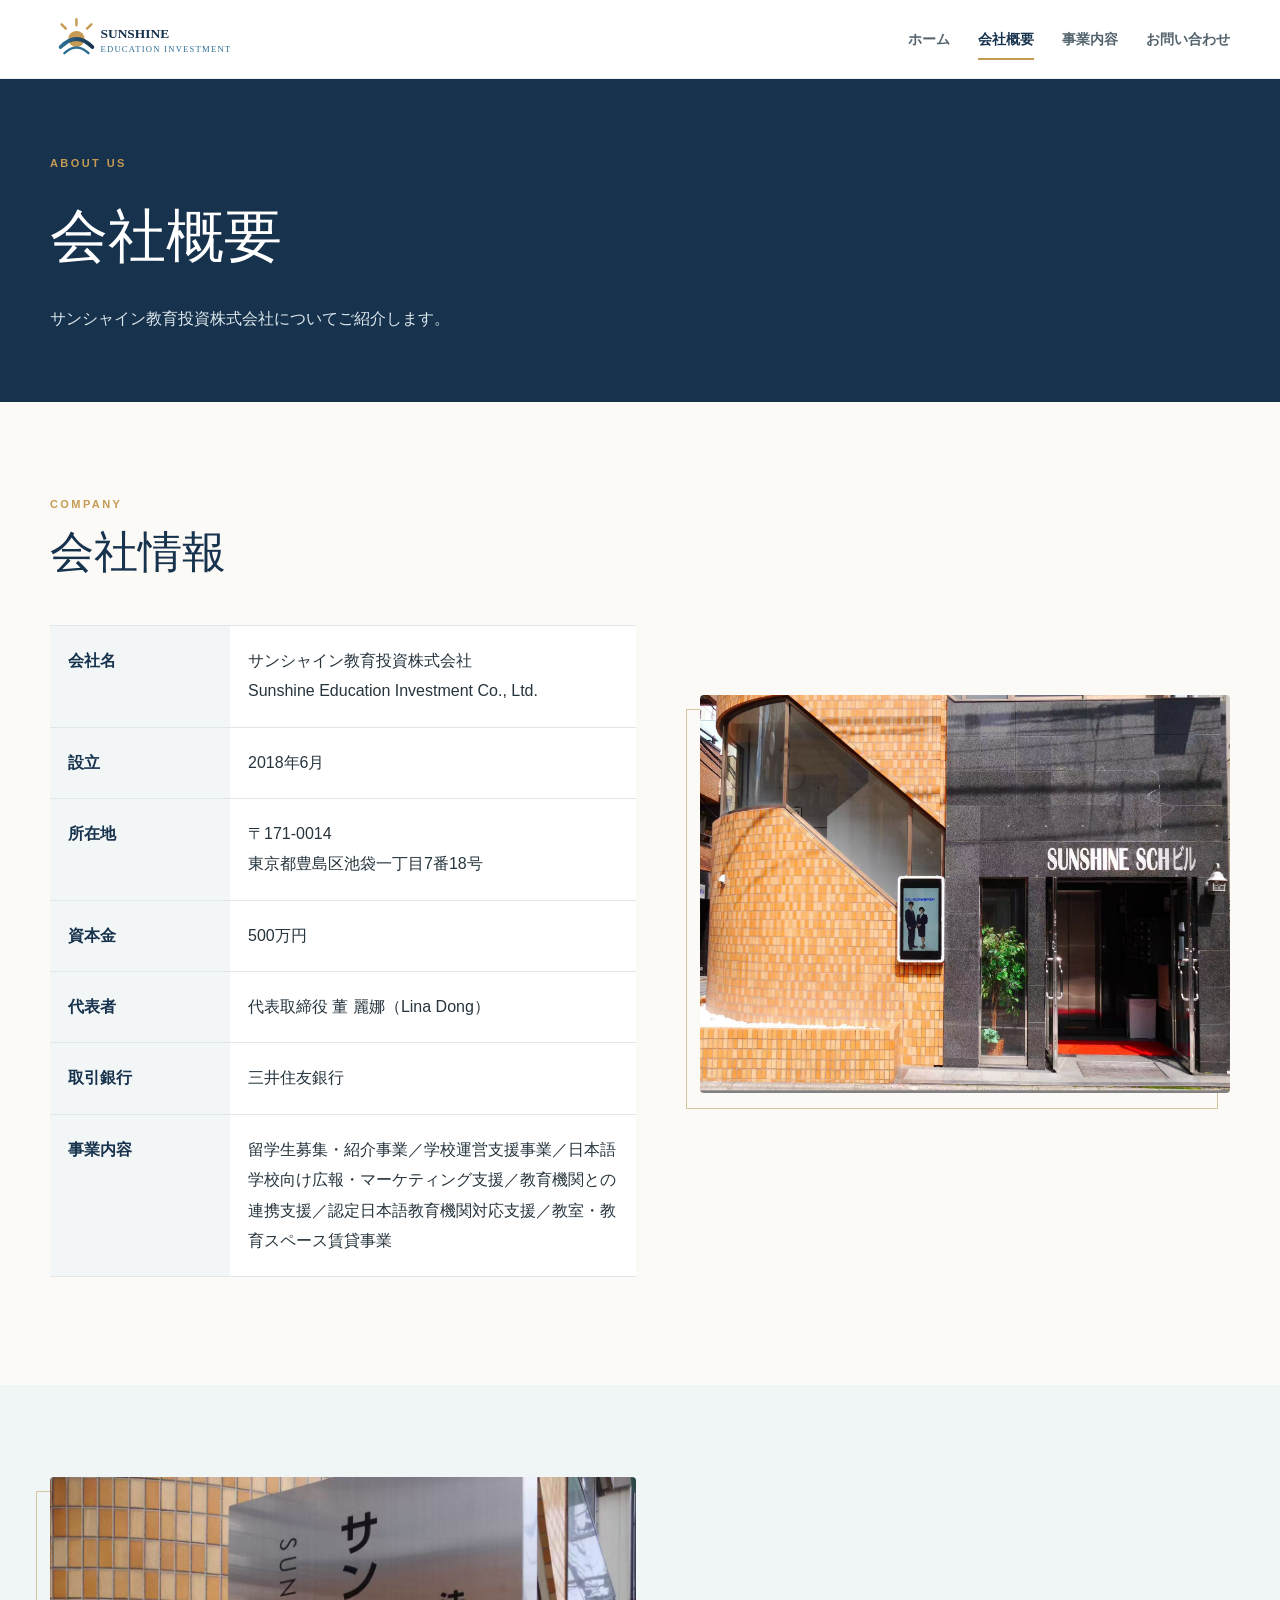
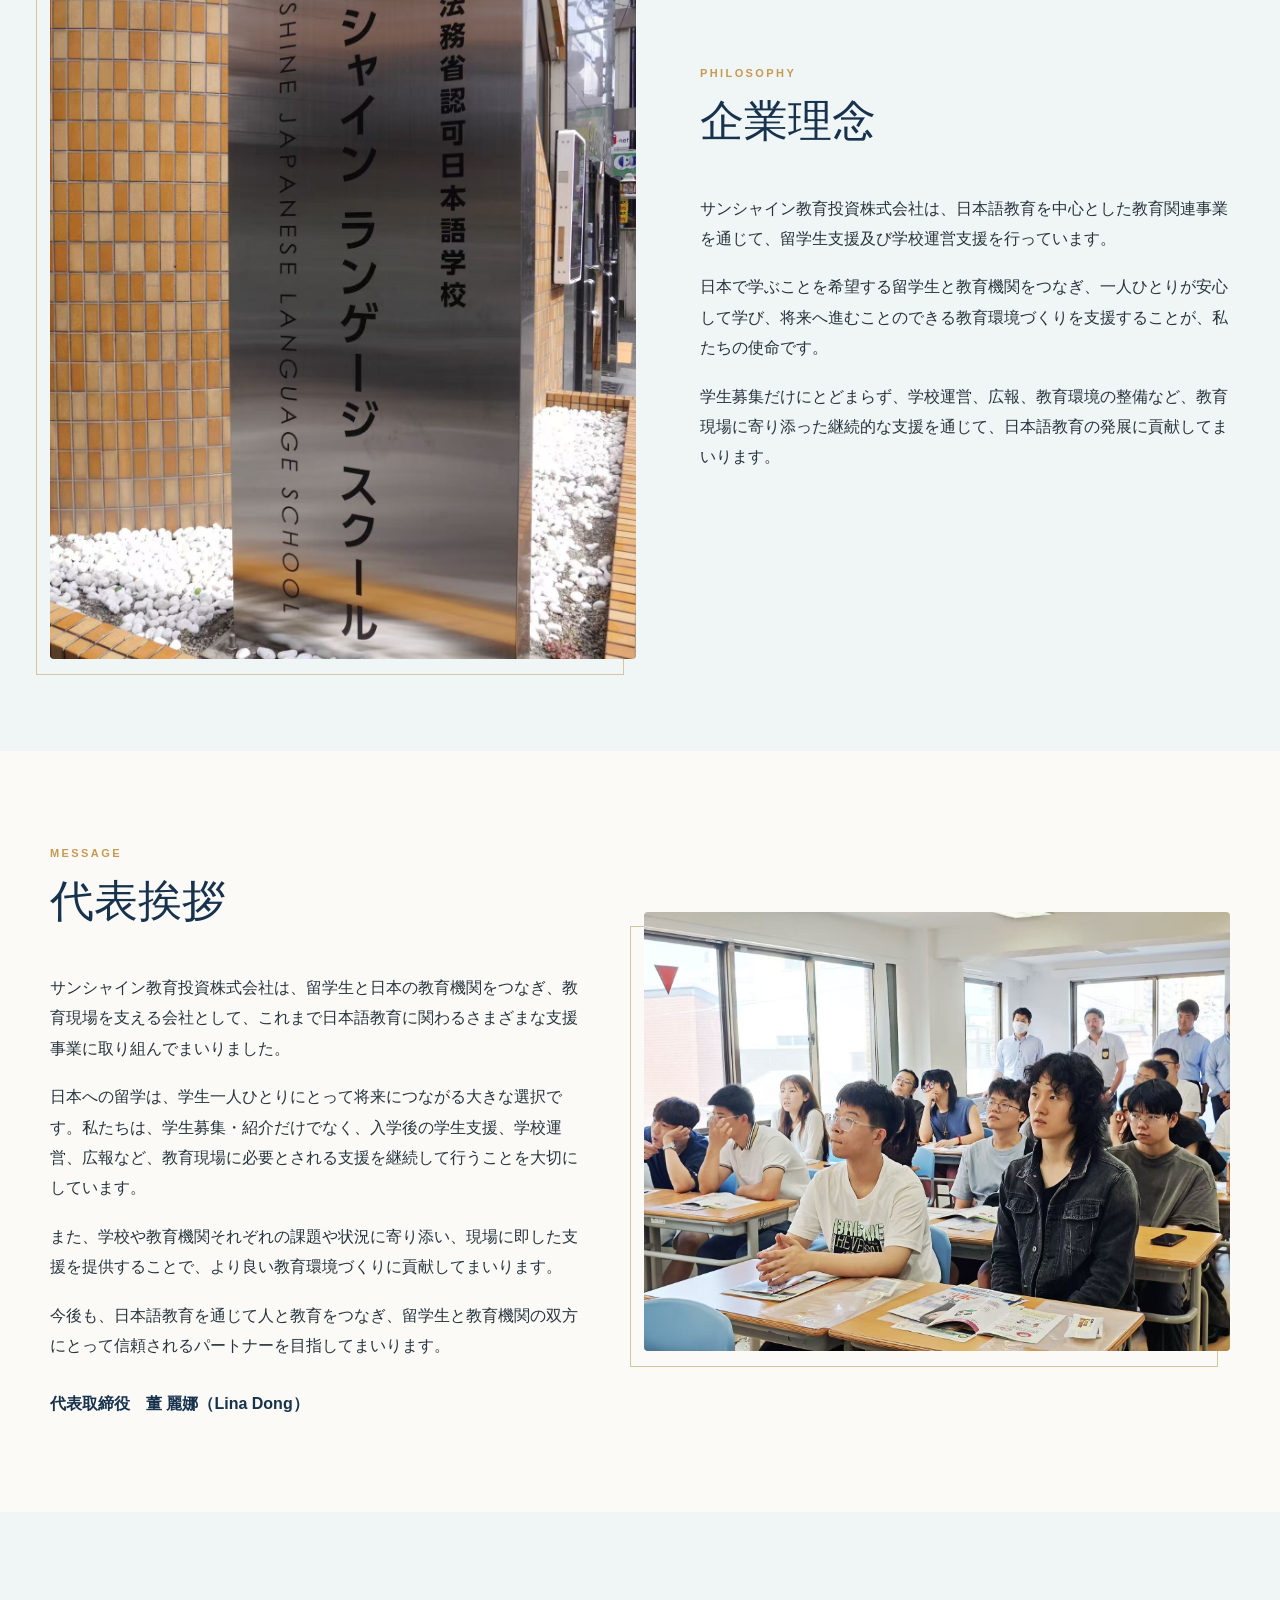
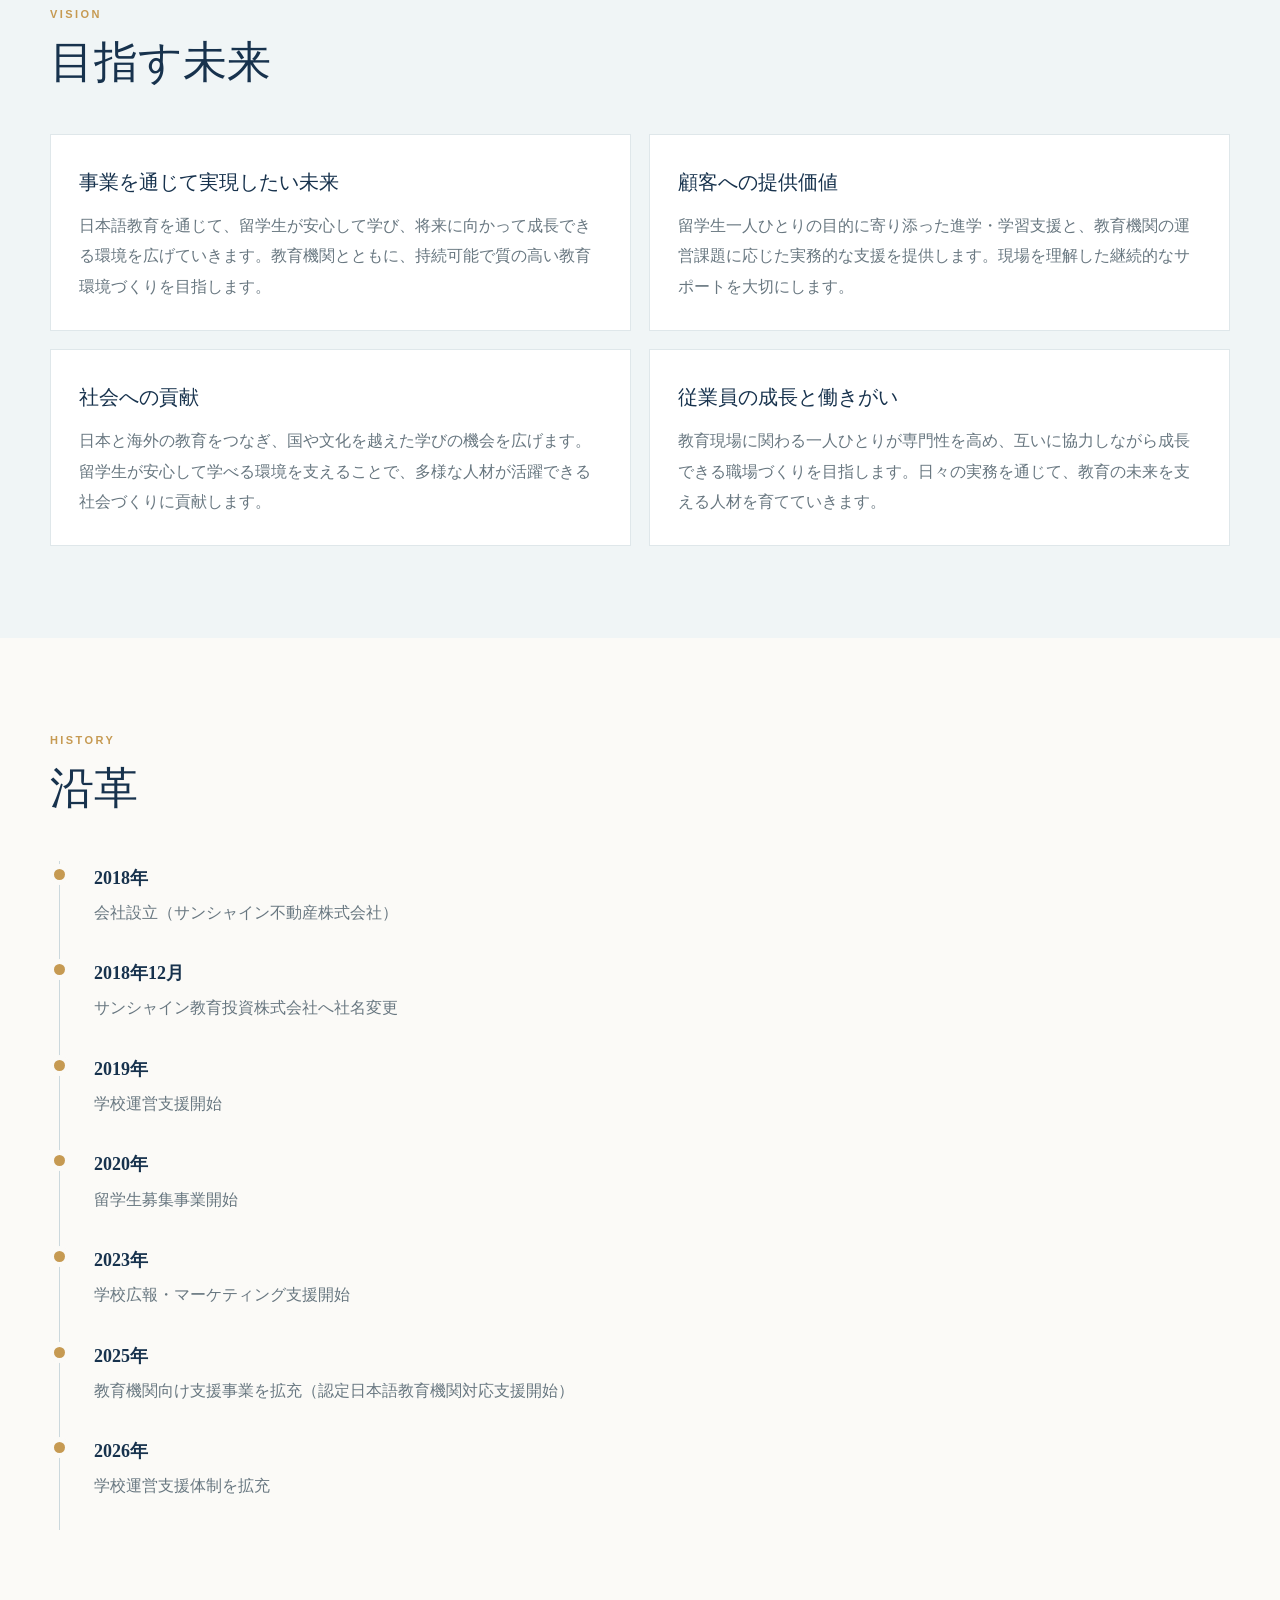
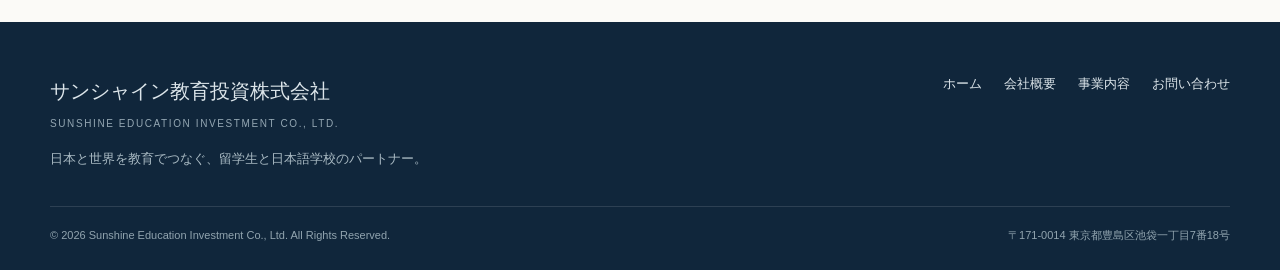
==== about.html @ 7b89a707 "Add files via upload" ====
<!doctype html>
<html lang="ja"><head>
<meta charset="utf-8">
<meta name="viewport" content="width=device-width, initial-scale=1">
<meta name="description" content="サンシャイン教育投資株式会社の会社情報、企業理念、代表挨拶、ビジョン。">
<title>会社概要｜サンシャイン教育投資株式会社</title>
<link rel="stylesheet" href="assets/style.css">
<script defer src="assets/site.js"></script>
</head><body><header class="site-header"><div class="container navbar">
<a class="brand" href="index.html"><img class="brand-logo" src="assets/logo.svg" alt="サンシャイン教育投資株式会社"></a>
<button class="menu-btn" type="button" aria-label="メニュー" aria-expanded="false">☰</button>
<nav class="nav"><a class="" href="index.html">ホーム</a><a class="active" href="about.html">会社概要</a><a class="" href="service.html">事業内容</a><a class="" href="contact.html">お問い合わせ</a></nav>
</div></header><main>
<section class="page-hero"><div class="container"><div class="section-kicker">ABOUT US</div><h1>会社概要</h1><p>サンシャイン教育投資株式会社についてご紹介します。</p></div></section>
<section class="section"><div class="container split">
<div><div class="section-head"><div class="section-kicker">COMPANY</div><h2 class="section-title">会社情報</h2></div>
<dl class="company-table">
<div class="company-row"><dt>会社名</dt><dd>サンシャイン教育投資株式会社<br>Sunshine Education Investment Co., Ltd.</dd></div>
<div class="company-row"><dt>設立</dt><dd>2018年6月</dd></div>
<div class="company-row"><dt>所在地</dt><dd>〒171-0014<br>東京都豊島区池袋一丁目7番18号</dd></div>
<div class="company-row"><dt>資本金</dt><dd>500万円</dd></div>
<div class="company-row"><dt>代表者</dt><dd>代表取締役 董 麗娜（Lina Dong）</dd></div>
<div class="company-row"><dt>取引銀行</dt><dd>三井住友銀行</dd></div>
<div class="company-row"><dt>事業内容</dt><dd>留学生募集・紹介事業／学校運営支援事業／日本語学校向け広報・マーケティング支援／教育機関との連携支援／認定日本語教育機関対応支援／教室・教育スペース賃貸事業</dd></div>
</dl></div>
<div class="image-frame"><img src="assets/img/school-front.jpg" alt="サンシャインランゲージスクール外観"></div>
</div></section>

<section class="section alt"><div class="container split"><div class="image-frame"><img src="assets/img/school-sign.jpg" alt="サンシャインランゲージスクールのサイン"></div><div class="prose"><div class="section-head"><div class="section-kicker">PHILOSOPHY</div><h2 class="section-title">企業理念</h2></div>
<p>サンシャイン教育投資株式会社は、日本語教育を中心とした教育関連事業を通じて、留学生支援及び学校運営支援を行っています。</p>
<p>日本で学ぶことを希望する留学生と教育機関をつなぎ、一人ひとりが安心して学び、将来へ進むことのできる教育環境づくりを支援することが、私たちの使命です。</p>
<p>学生募集だけにとどまらず、学校運営、広報、教育環境の整備など、教育現場に寄り添った継続的な支援を通じて、日本語教育の発展に貢献してまいります。</p>
</div></div></section>

<section class="section"><div class="container split reverse"><div class="prose"><div class="section-head"><div class="section-kicker">MESSAGE</div><h2 class="section-title">代表挨拶</h2></div>
<p>サンシャイン教育投資株式会社は、留学生と日本の教育機関をつなぎ、教育現場を支える会社として、これまで日本語教育に関わるさまざまな支援事業に取り組んでまいりました。</p>
<p>日本への留学は、学生一人ひとりにとって将来につながる大きな選択です。私たちは、学生募集・紹介だけでなく、入学後の学生支援、学校運営、広報など、教育現場に必要とされる支援を継続して行うことを大切にしています。</p>
<p>また、学校や教育機関それぞれの課題や状況に寄り添い、現場に即した支援を提供することで、より良い教育環境づくりに貢献してまいります。</p>
<p>今後も、日本語教育を通じて人と教育をつなぎ、留学生と教育機関の双方にとって信頼されるパートナーを目指してまいります。</p>
<p style="font-weight:700;color:var(--navy);margin-top:28px">代表取締役　董 麗娜（Lina Dong）</p></div>
<div class="image-frame"><img src="assets/img/classroom-students.jpg" alt="日本語学校の授業風景"></div></div></section>

<section class="section alt"><div class="container"><div class="section-head"><div class="section-kicker">VISION</div><h2 class="section-title">目指す未来</h2></div>
<div class="vision-grid">
<div class="vision-card"><h3>事業を通じて実現したい未来</h3><p>日本語教育を通じて、留学生が安心して学び、将来に向かって成長できる環境を広げていきます。教育機関とともに、持続可能で質の高い教育環境づくりを目指します。</p></div>
<div class="vision-card"><h3>顧客への提供価値</h3><p>留学生一人ひとりの目的に寄り添った進学・学習支援と、教育機関の運営課題に応じた実務的な支援を提供します。現場を理解した継続的なサポートを大切にします。</p></div>
<div class="vision-card"><h3>社会への貢献</h3><p>日本と海外の教育をつなぎ、国や文化を越えた学びの機会を広げます。留学生が安心して学べる環境を支えることで、多様な人材が活躍できる社会づくりに貢献します。</p></div>
<div class="vision-card"><h3>従業員の成長と働きがい</h3><p>教育現場に関わる一人ひとりが専門性を高め、互いに協力しながら成長できる職場づくりを目指します。日々の実務を通じて、教育の未来を支える人材を育てていきます。</p></div>
</div></div></section>

<section class="section"><div class="container"><div class="section-head"><div class="section-kicker">HISTORY</div><h2 class="section-title">沿革</h2></div>
<div class="timeline">
<div class="timeline-item"><div class="timeline-year">2018年</div><div class="timeline-text">会社設立（サンシャイン不動産株式会社）</div></div>
<div class="timeline-item"><div class="timeline-year">2018年12月</div><div class="timeline-text">サンシャイン教育投資株式会社へ社名変更</div></div>
<div class="timeline-item"><div class="timeline-year">2019年</div><div class="timeline-text">学校運営支援開始</div></div>
<div class="timeline-item"><div class="timeline-year">2020年</div><div class="timeline-text">留学生募集事業開始</div></div>
<div class="timeline-item"><div class="timeline-year">2023年</div><div class="timeline-text">学校広報・マーケティング支援開始</div></div>
<div class="timeline-item"><div class="timeline-year">2025年</div><div class="timeline-text">教育機関向け支援事業を拡充（認定日本語教育機関対応支援開始）</div></div>
<div class="timeline-item"><div class="timeline-year">2026年</div><div class="timeline-text">学校運営支援体制を拡充</div></div>
</div></div></section>
</main><footer class="footer"><div class="container">
<div class="footer-grid"><div><div class="footer-brand">サンシャイン教育投資株式会社</div><div class="footer-en">SUNSHINE EDUCATION INVESTMENT CO., LTD.</div><p style="color:#a9bac3;font-size:13px;margin:14px 0 0;max-width:520px">日本と世界を教育でつなぐ、留学生と日本語学校のパートナー。</p></div>
<nav class="footer-nav"><a href="index.html">ホーム</a><a href="about.html">会社概要</a><a href="service.html">事業内容</a><a href="contact.html">お問い合わせ</a></nav></div>
<div class="footer-bottom"><span>© 2026 Sunshine Education Investment Co., Ltd. All Rights Reserved.</span><span>〒171-0014 東京都豊島区池袋一丁目7番18号</span></div>
</div></footer></body></html>
---- assets/style.css ----
:root{
  --navy:#17324d;
  --navy-deep:#10263b;
  --blue:#2e6f95;
  --sky:#eaf4f7;
  --gold:#c69a52;
  --cream:#fbfaf7;
  --ink:#26343d;
  --muted:#687780;
  --line:#dfe7ea;
  --white:#fff;
  --shadow:0 16px 42px rgba(16,38,59,.08);
}
*{box-sizing:border-box}
html{scroll-behavior:smooth}
body{margin:0;color:var(--ink);background:var(--cream);font-family:"Noto Sans JP","Yu Gothic",Meiryo,sans-serif;line-height:1.9}
a{color:inherit}
img{max-width:100%;display:block}
.container{width:min(1180px,calc(100% - 48px));margin:auto}
.site-header{position:sticky;top:0;z-index:100;background:rgba(255,255,255,.94);backdrop-filter:blur(14px);border-bottom:1px solid rgba(23,50,77,.08)}
.navbar{min-height:78px;display:flex;align-items:center;justify-content:space-between;gap:30px}
.brand{display:flex;align-items:center;text-decoration:none;gap:12px}.brand-logo{width:250px;height:auto}
.brand-mark{width:38px;height:38px;border-radius:50%;display:grid;place-items:center;color:#fff;background:linear-gradient(145deg,var(--blue),var(--navy));font-family:Georgia,serif;font-size:14px;letter-spacing:.08em}
.brand-name{font-family:Georgia,"Noto Serif JP",serif;font-weight:700;letter-spacing:.04em;color:var(--navy);line-height:1.25}
.brand-name small{display:block;font-family:"Noto Sans JP",sans-serif;font-size:9px;letter-spacing:.16em;color:#87939a;font-weight:600;margin-top:2px}
.nav{display:flex;align-items:center;gap:28px}
.nav a{text-decoration:none;font-size:14px;font-weight:600;color:#53636d;position:relative;padding:8px 0}
.nav a::after{content:"";position:absolute;left:0;right:100%;bottom:0;height:2px;background:var(--gold);transition:.25s}
.nav a:hover,.nav a.active{color:var(--navy)}
.nav a:hover::after,.nav a.active::after{right:0}
.menu-btn{display:none;border:0;background:none;font-size:24px;color:var(--navy)}

.hero{position:relative;min-height:calc(100vh - 78px);display:flex;align-items:center;overflow:hidden;background:#16334b}
.hero-image{position:absolute;inset:0;background-position:center;background-size:cover;filter:saturate(.8)}
.hero::after{content:"";position:absolute;inset:0;background:linear-gradient(90deg,rgba(12,35,54,.88) 0%,rgba(12,35,54,.64) 45%,rgba(12,35,54,.22) 100%)}
.hero-content{position:relative;z-index:2;width:min(1180px,calc(100% - 48px));margin:auto;padding:80px 0;color:#fff}
.eyebrow{font-size:12px;letter-spacing:.25em;text-transform:uppercase;color:#e1c992;font-weight:700;margin:0 0 20px}
.hero h1{font-family:Georgia,"Noto Serif JP",serif;font-size:clamp(42px,6vw,76px);line-height:1.12;font-weight:500;letter-spacing:.02em;margin:0 0 28px;max-width:780px}
.hero-lead{font-size:clamp(16px,2vw,21px);line-height:2;color:#f5f8fa;margin:0;max-width:620px}
.hero-en{margin-top:40px;font-size:11px;letter-spacing:.3em;color:rgba(255,255,255,.62)}
.page-hero{background:var(--navy);color:#fff;padding:74px 0 68px}
.page-hero h1{font-family:Georgia,"Noto Serif JP",serif;font-size:clamp(38px,5vw,58px);font-weight:500;margin:0 0 12px}
.page-hero p{margin:0;color:#dce7ec;font-size:16px}

.section{padding:92px 0}
.section.alt{background:#f0f5f6}
.section-head{margin-bottom:42px}
.section-kicker{font-size:11px;letter-spacing:.22em;color:var(--gold);font-weight:800;text-transform:uppercase;margin-bottom:8px}
.section-title{font-family:Georgia,"Noto Serif JP",serif;font-size:clamp(30px,4vw,44px);line-height:1.35;font-weight:500;color:var(--navy);margin:0}
.section-desc{max-width:720px;color:var(--muted);margin:14px 0 0}
.split{display:grid;grid-template-columns:1.05fr .95fr;gap:64px;align-items:center}
.split.reverse{grid-template-columns:.95fr 1.05fr}
.image-frame{position:relative}
.image-frame img{width:100%;height:100%;min-height:360px;object-fit:cover;border-radius:4px}
.image-frame::before{content:"";position:absolute;z-index:0;left:-14px;top:14px;width:100%;height:100%;border:1px solid #d6c49e;pointer-events:none}
.image-frame img{position:relative;z-index:1}
.prose p{margin:0 0 18px}
.prose p:last-child{margin-bottom:0}
.highlight{border-left:3px solid var(--gold);padding:6px 0 6px 24px;font-family:Georgia,"Noto Serif JP",serif;font-size:20px;color:var(--navy)}
.stat-grid{display:grid;grid-template-columns:repeat(3,1fr);gap:1px;background:var(--line);border:1px solid var(--line)}
.stat{background:#fff;padding:32px 26px}
.stat strong{display:block;font-family:Georgia,serif;font-size:42px;line-height:1;color:var(--navy)}
.stat span{display:block;margin-top:10px;font-size:13px;color:var(--muted)}
.service-grid{display:grid;grid-template-columns:repeat(2,1fr);gap:22px}
.service-card{background:#fff;border:1px solid var(--line);padding:32px;transition:.25s;position:relative;overflow:hidden}
.service-card:hover{transform:translateY(-4px);box-shadow:var(--shadow)}
.service-no{font-family:Georgia,serif;color:#c7a566;font-size:15px;letter-spacing:.12em}
.service-card h3{font-family:Georgia,"Noto Serif JP",serif;font-size:23px;color:var(--navy);font-weight:500;margin:8px 0 12px}
.service-card p{color:var(--muted);margin:0}
.service-card img{width:100%;height:220px;object-fit:cover;margin:22px 0 20px}
.timeline{position:relative;border-left:1px solid #cbd8dd;margin-left:9px}
.timeline-item{position:relative;padding:0 0 28px 34px}
.timeline-item::before{content:"";position:absolute;left:-6px;top:8px;width:11px;height:11px;border-radius:50%;background:var(--gold);box-shadow:0 0 0 5px var(--cream)}
.timeline-year{font-family:Georgia,serif;font-size:18px;color:var(--navy);font-weight:700}
.timeline-text{margin-top:3px;color:var(--muted)}
.gallery{display:grid;grid-template-columns:1.25fr .75fr;gap:18px}
.gallery img{width:100%;height:280px;object-fit:cover;border-radius:3px}
.gallery img:first-child{height:578px;grid-row:span 2}
.caption{padding:18px 0 0}
.caption h3{font-family:Georgia,"Noto Serif JP",serif;font-weight:500;color:var(--navy);margin:0 0 6px;font-size:22px}
.caption p{margin:0;color:var(--muted);font-size:14px}
.steps{display:grid;grid-template-columns:repeat(5,1fr);gap:0;border-top:1px solid var(--line);border-bottom:1px solid var(--line)}
.step{padding:30px 22px;border-right:1px solid var(--line);background:#fff}
.step:last-child{border-right:0}
.step-no{font-family:Georgia,serif;color:var(--gold);font-size:26px}
.step h3{font-size:16px;color:var(--navy);margin:7px 0}
.step p{font-size:13px;color:var(--muted);margin:0}
.company-table{display:grid;grid-template-columns:180px 1fr;border-top:1px solid var(--line)}
.company-row{display:contents}
.company-row > *{padding:20px 18px;border-bottom:1px solid var(--line)}
.company-row dt{background:#f3f6f6;color:var(--navy);font-weight:700}
.company-row dd{margin:0;background:#fff}
.vision-grid{display:grid;grid-template-columns:repeat(2,1fr);gap:18px}
.vision-card{background:#fff;padding:28px;border:1px solid var(--line)}
.vision-card h3{font-family:Georgia,"Noto Serif JP",serif;font-size:20px;color:var(--navy);font-weight:500;margin:0 0 10px}
.vision-card p{margin:0;color:var(--muted)}
.contact-layout{display:grid;grid-template-columns:1.1fr .9fr;gap:46px;align-items:start}
.form-card{background:#fff;border:1px solid var(--line);padding:36px}
.form-grid{display:grid;grid-template-columns:1fr 1fr;gap:20px}
.field.full{grid-column:1/-1}
label{display:block;font-size:13px;font-weight:700;color:var(--navy);margin-bottom:7px}
.req{color:#b66a45}
input,select,textarea{width:100%;font:inherit;border:1px solid #ccd8dd;border-radius:2px;padding:12px 13px;background:#fff;color:var(--ink);outline:none}
input:focus,select:focus,textarea:focus{border-color:var(--blue);box-shadow:0 0 0 3px rgba(46,111,149,.1)}
textarea{min-height:170px;resize:vertical}
.submit{margin-top:22px;width:100%;padding:14px 20px;border:0;background:var(--navy);color:#fff;font-weight:700;cursor:pointer;transition:.2s}
.submit:hover{background:var(--blue)}
.access-card{background:#fff;border:1px solid var(--line);overflow:hidden}
.access-card img{width:100%;height:300px;object-fit:cover}
.access-body{padding:28px}
.access-body h3{font-family:Georgia,"Noto Serif JP",serif;font-size:24px;color:var(--navy);font-weight:500;margin:0 0 12px}
.access-body p{color:var(--muted);margin:0 0 12px}
.footer{background:var(--navy-deep);color:#dce5ea;padding:50px 0 24px}
.footer-grid{display:grid;grid-template-columns:1.4fr .6fr;gap:40px}
.footer-brand{font-family:Georgia,serif;font-size:20px}
.footer-en{font-size:10px;letter-spacing:.16em;color:#94a7b3;margin-top:4px}
.footer-nav{display:flex;gap:22px;flex-wrap:wrap;justify-content:flex-end}
.footer-nav a{text-decoration:none;font-size:13px;color:#dce5ea}
.footer-bottom{border-top:1px solid rgba(255,255,255,.12);margin-top:35px;padding-top:18px;color:#91a4af;font-size:11px;display:flex;justify-content:space-between;gap:20px}
.fade{animation:fade .7s ease both}
@keyframes fade{from{opacity:0;transform:translateY(12px)}to{opacity:1;transform:none}}
@media(max-width:900px){
 .container,.hero-content{width:min(100% - 32px,720px)}
 .navbar{min-height:68px}.brand-logo{width:210px}.nav{display:none;position:absolute;left:0;right:0;top:68px;background:#fff;padding:14px 20px 20px;flex-direction:column;align-items:stretch;gap:2px;border-bottom:1px solid var(--line);box-shadow:0 12px 30px rgba(16,38,59,.08)}
 .nav.open{display:flex}.nav a{padding:11px 4px}.menu-btn{display:block}
 .hero{min-height:78vh}.hero-content{padding:60px 0}.hero h1{font-size:44px}.hero::after{background:linear-gradient(90deg,rgba(12,35,54,.9),rgba(12,35,54,.55))}
 .section{padding:68px 0}.split,.split.reverse,.contact-layout{grid-template-columns:1fr;gap:38px}
 .service-grid,.vision-grid{grid-template-columns:1fr}.stat-grid{grid-template-columns:1fr}
 .steps{grid-template-columns:1fr}.step{border-right:0;border-bottom:1px solid var(--line)}.step:last-child{border-bottom:0}
 .gallery{grid-template-columns:1fr}.gallery img,.gallery img:first-child{height:260px;grid-row:auto}
 .company-table{grid-template-columns:1fr}.company-row > *{padding:13px 14px}.company-row dt{border-bottom:0;padding-bottom:5px}.company-row dd{padding-top:5px}
 .form-grid{grid-template-columns:1fr}.field.full{grid-column:auto}
 .footer-grid{grid-template-columns:1fr}.footer-nav{justify-content:flex-start}.footer-bottom{flex-direction:column}
}

/* Mobile refinements */
@media (max-width: 600px){
  html{scroll-padding-top:68px}
  body{font-size:15px;line-height:1.8;overflow-x:hidden}
  .container,.hero-content{width:calc(100% - 32px)}
  .site-header{position:sticky}
  .navbar{min-height:64px;gap:12px}
  .brand{min-width:0;gap:8px}
  .brand-logo{width:min(205px,72vw);height:auto}
  .menu-btn{width:44px;height:44px;display:grid;place-items:center;padding:0;font-size:25px;line-height:1;flex:0 0 44px;cursor:pointer}
  .nav{top:64px;padding:8px 16px 14px;gap:0}
  .nav a{font-size:14px;padding:13px 5px;border-bottom:1px solid #edf1f2}
  .nav a:last-child{border-bottom:0}

  .hero{min-height:calc(100svh - 64px);min-height:560px;align-items:flex-end}
  .hero-content{padding:54px 0 62px}
  .hero::after{background:linear-gradient(180deg,rgba(12,35,54,.28) 0%,rgba(12,35,54,.58) 42%,rgba(12,35,54,.92) 100%)}
  .hero h1{font-size:clamp(36px,11vw,48px);line-height:1.22;margin-bottom:20px}
  .hero-lead{font-size:15px;line-height:1.9}
  .hero-en{font-size:9px;letter-spacing:.2em;margin-top:28px}
  .eyebrow{font-size:10px;letter-spacing:.18em;margin-bottom:13px}

  .page-hero{padding:50px 0 44px}
  .page-hero h1{font-size:38px;line-height:1.2}
  .page-hero p{font-size:14px;line-height:1.8}

  .section{padding:58px 0}
  .section-head{margin-bottom:30px}
  .section-kicker{font-size:10px;letter-spacing:.18em}
  .section-title{font-size:30px;line-height:1.4}
  .section-desc{font-size:14px;line-height:1.85}
  .split,.split.reverse,.contact-layout{gap:30px}
  .prose p{margin-bottom:15px}
  .highlight{font-size:18px;padding-left:18px;line-height:1.75}

  .image-frame{margin-left:10px}
  .image-frame::before{left:-10px;top:10px}
  .image-frame img{min-height:230px;max-height:360px}

  .service-grid{gap:14px}
  .service-card{padding:24px 20px}
  .service-card h3{font-size:21px}
  .service-card p{font-size:14px;line-height:1.8}
  .service-card img{height:190px;margin:18px 0 16px}

  .stat-grid{gap:1px}
  .stat{padding:25px 20px}
  .stat strong{font-size:36px}
  .stat span{font-size:12px}

  .gallery{gap:12px}
  .gallery img,.gallery img:first-child{height:220px}
  .caption h3{font-size:20px}
  .caption p{font-size:13px}

  .timeline{margin-left:6px}
  .timeline-item{padding:0 0 24px 25px}
  .timeline-year{font-size:17px}
  .timeline-text{font-size:14px}

  .steps{margin-left:0;margin-right:0}
  .step{padding:23px 18px}
  .step-no{font-size:23px}
  .step h3{font-size:15px}
  .step p{font-size:13px;line-height:1.75}

  .company-table{display:block}
  .company-row{display:block}
  .company-row > *{display:block;padding:11px 14px}
  .company-row dt{padding-bottom:4px;border-bottom:0;font-size:13px}
  .company-row dd{padding-top:4px;font-size:14px;word-break:break-word}

  .vision-grid{gap:12px}
  .vision-card{padding:22px 20px}
  .vision-card h3{font-size:19px}
  .vision-card p{font-size:14px;line-height:1.8}

  .form-card{padding:24px 18px}
  .form-grid{gap:16px}
  input,select,textarea{font-size:16px;padding:12px}
  textarea{min-height:150px}
  .submit{padding:15px 18px;font-size:15px}
  .access-card img{height:230px}
  .access-body{padding:22px 20px}
  .access-body h3{font-size:21px}
  .access-body p{font-size:14px}

  .footer{padding:40px 0 20px}
  .footer-grid{gap:28px}
  .footer-brand{font-size:18px}
  .footer-nav{display:grid;grid-template-columns:1fr 1fr;gap:0}
  .footer-nav a{padding:8px 0;font-size:13px}
  .footer-bottom{margin-top:28px;padding-top:15px;font-size:10px;line-height:1.7}
}

@media (max-width: 380px){
  .container,.hero-content{width:calc(100% - 24px)}
  .brand-logo{width:185px}
  .hero h1{font-size:35px}
  .section-title{font-size:28px}
  .service-card{padding:21px 17px}
}
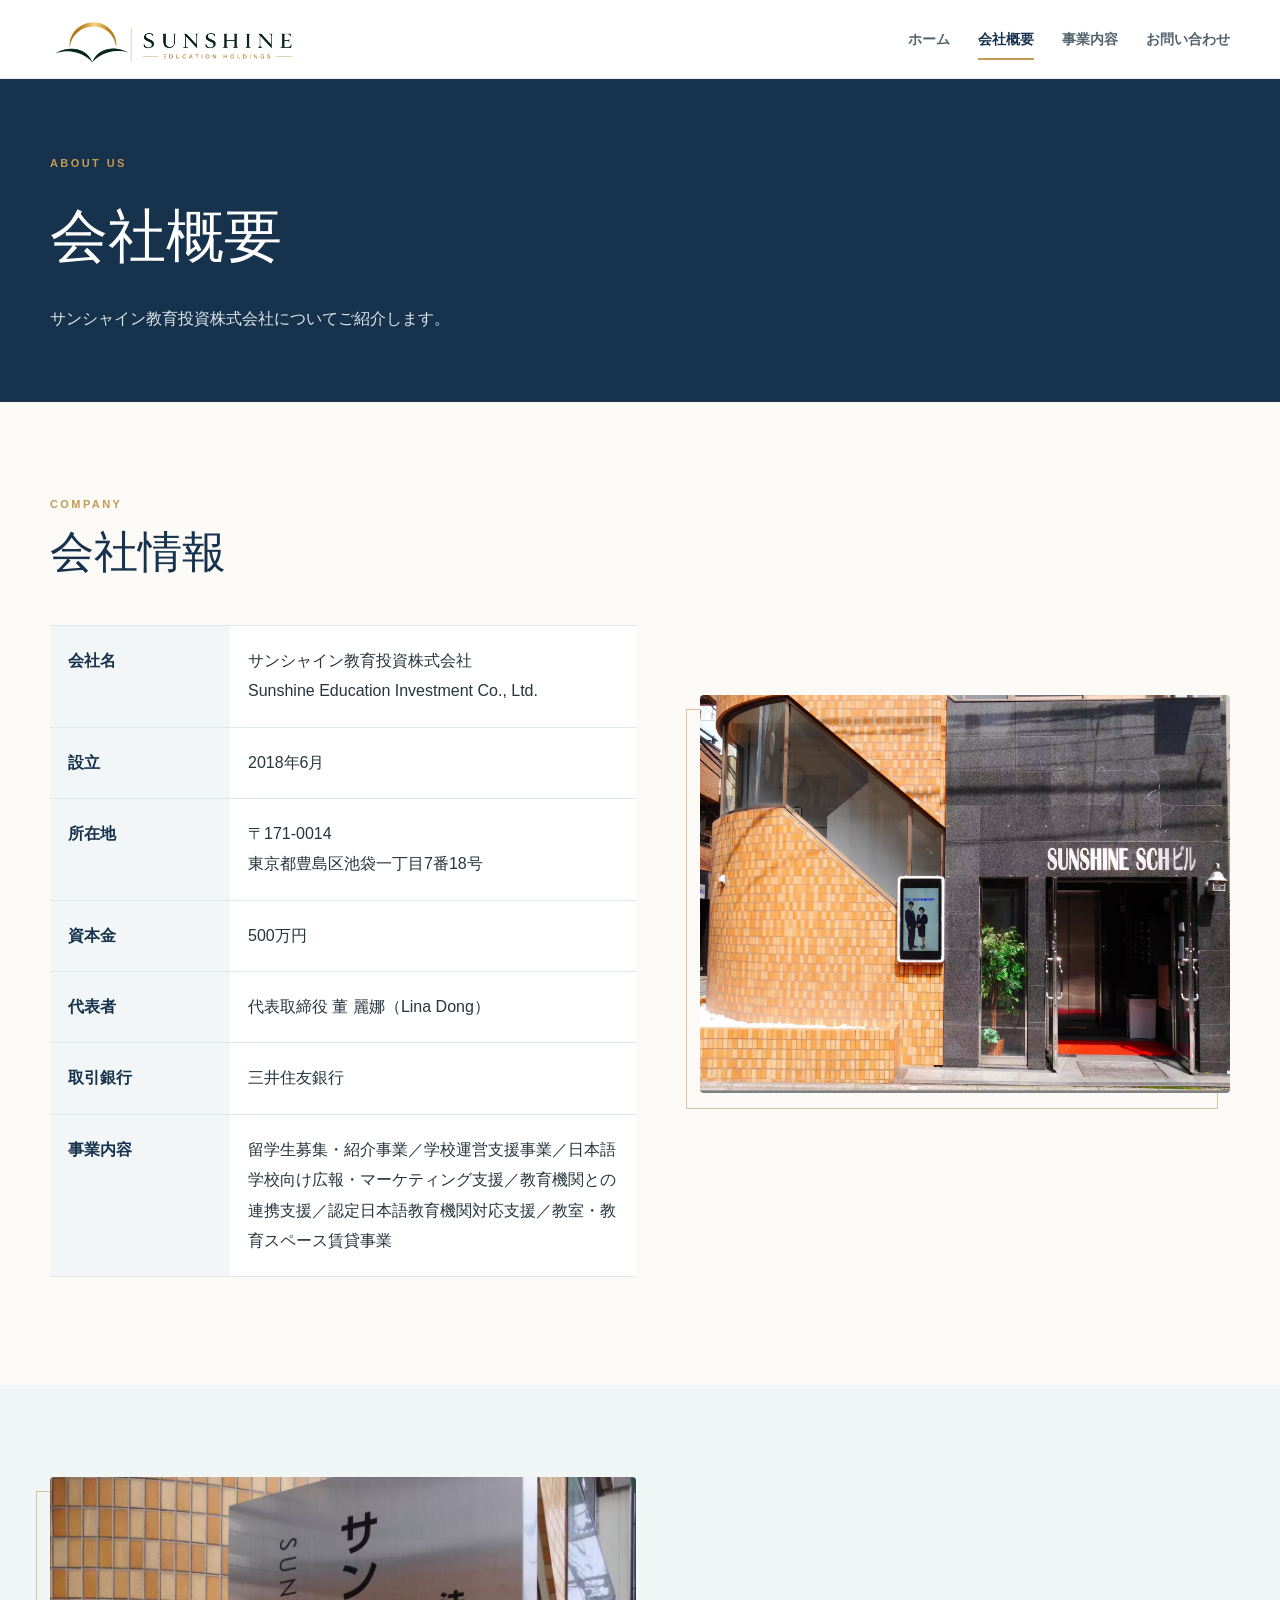
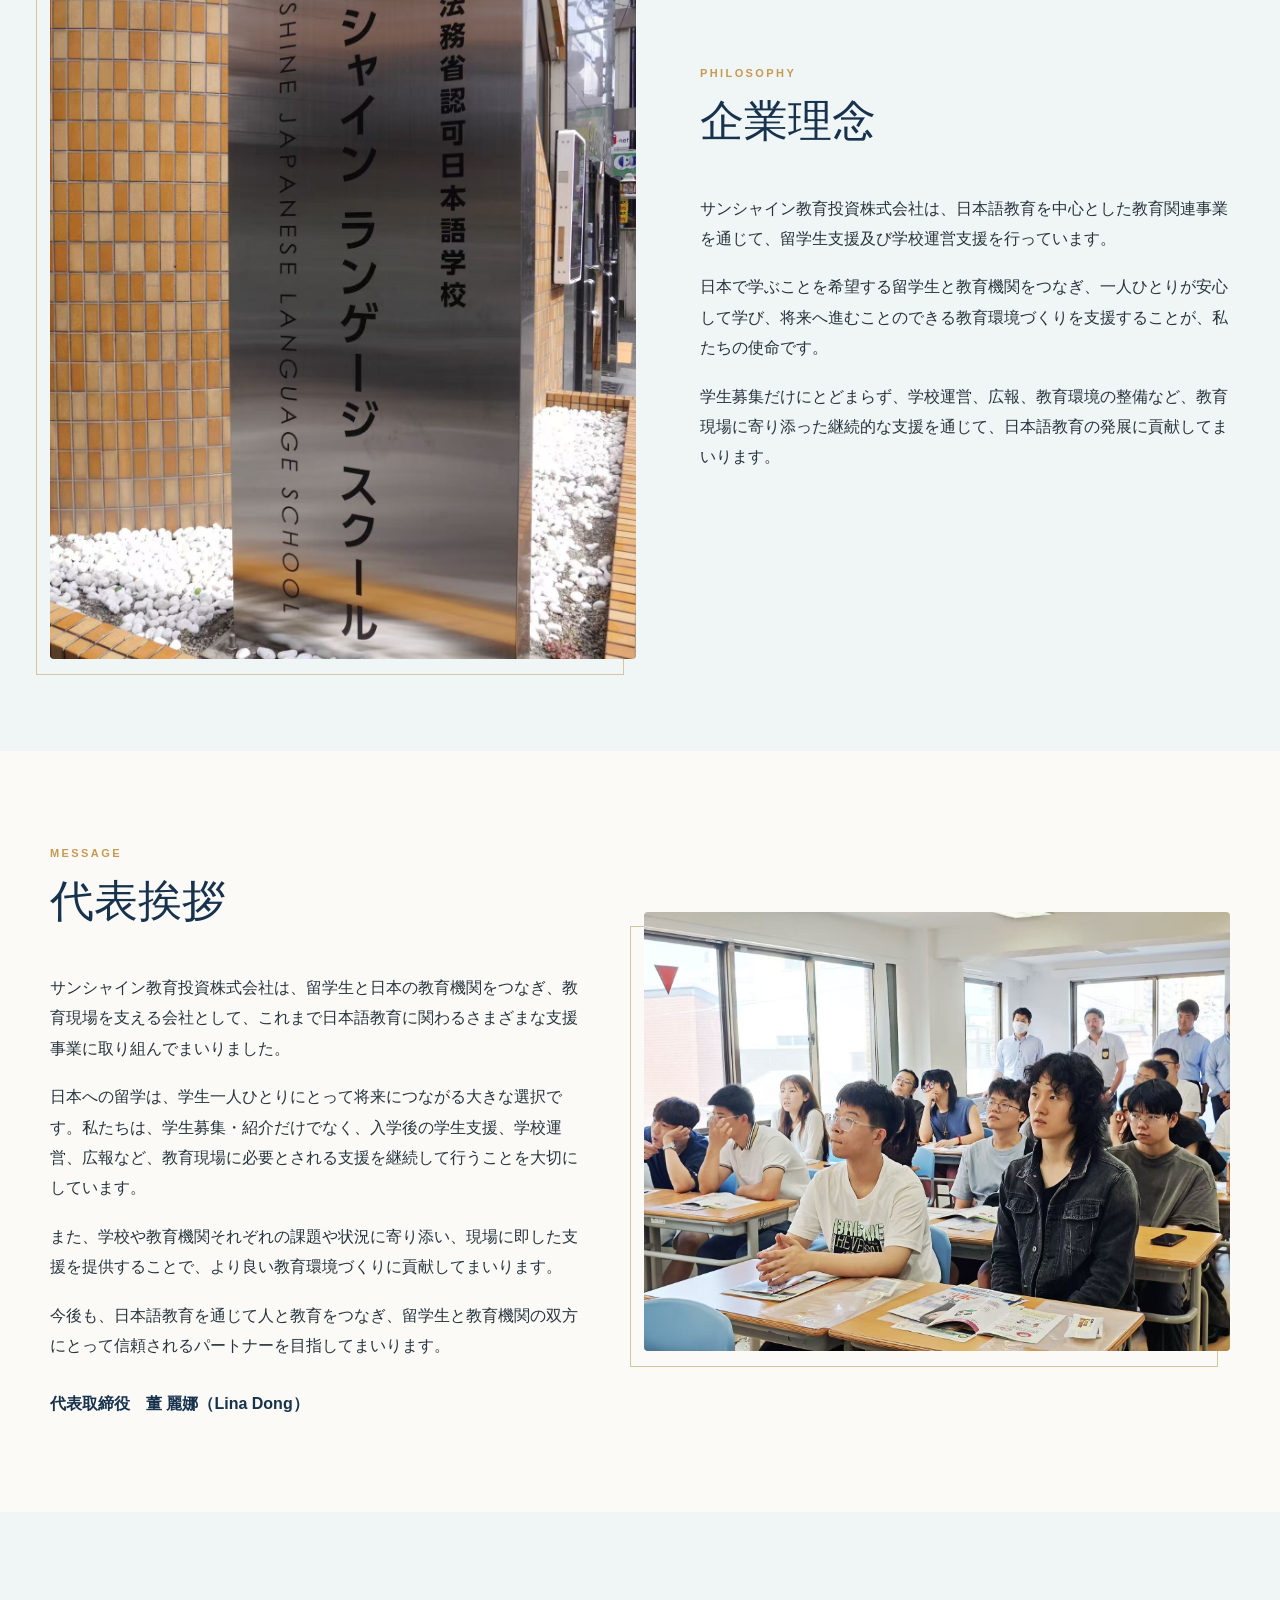
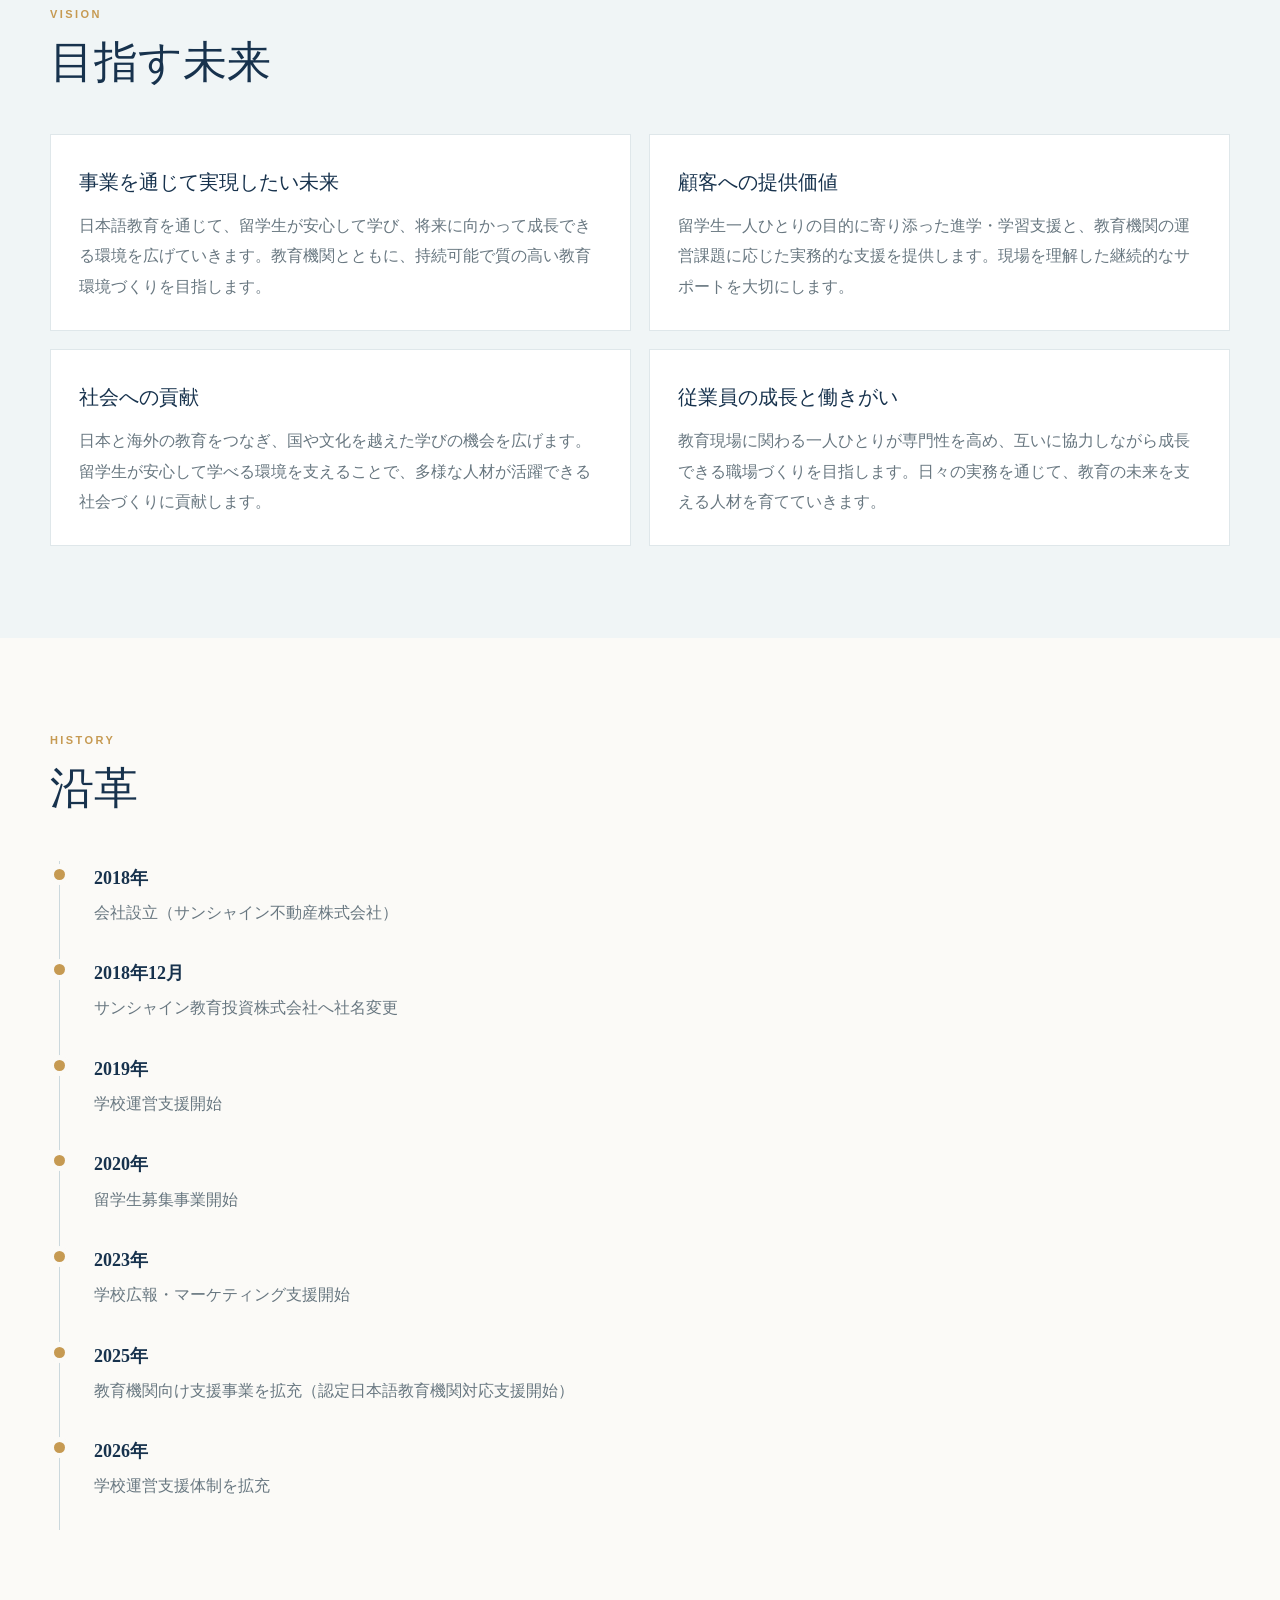
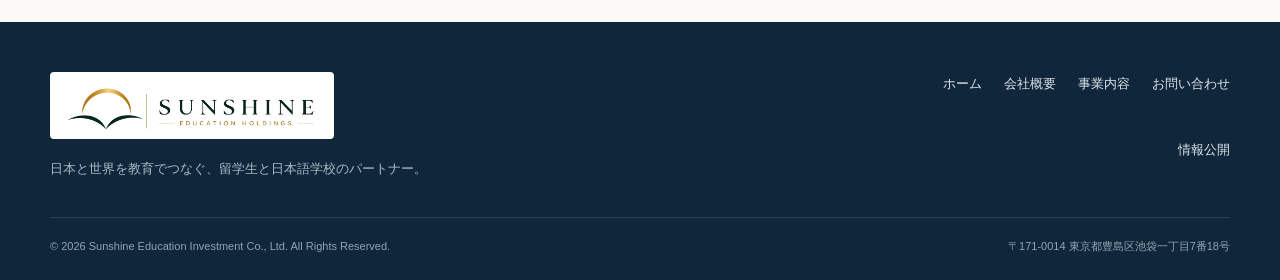
==== commit e0a0d05e: "Add files via upload" ====
--- a/about.html
+++ b/about.html
@@ -7,7 +7,7 @@
 <link rel="stylesheet" href="assets/style.css">
 <script defer src="assets/site.js"></script>
 </head><body><header class="site-header"><div class="container navbar">
-<a class="brand" href="index.html"><img class="brand-logo" src="assets/logo.svg" alt="サンシャイン教育投資株式会社"></a>
+<a class="brand" href="index.html"><img class="brand-logo" src="assets/img/sunshine-logo.png" alt="サンシャイン教育投資株式会社"></a>
 <button class="menu-btn" type="button" aria-label="メニュー" aria-expanded="false">☰</button>
 <nav class="nav"><a class="" href="index.html">ホーム</a><a class="active" href="about.html">会社概要</a><a class="" href="service.html">事業内容</a><a class="" href="contact.html">お問い合わせ</a></nav>
 </div></header><main>
@@ -59,7 +59,7 @@
 <div class="timeline-item"><div class="timeline-year">2026年</div><div class="timeline-text">学校運営支援体制を拡充</div></div>
 </div></div></section>
 </main><footer class="footer"><div class="container">
-<div class="footer-grid"><div><div class="footer-brand">サンシャイン教育投資株式会社</div><div class="footer-en">SUNSHINE EDUCATION INVESTMENT CO., LTD.</div><p style="color:#a9bac3;font-size:13px;margin:14px 0 0;max-width:520px">日本と世界を教育でつなぐ、留学生と日本語学校のパートナー。</p></div>
-<nav class="footer-nav"><a href="index.html">ホーム</a><a href="about.html">会社概要</a><a href="service.html">事業内容</a><a href="contact.html">お問い合わせ</a></nav></div>
+<div class="footer-grid"><div><div class="footer-brand"><img class="footer-logo" src="assets/img/sunshine-logo.png" alt="サンシャイン教育投資株式会社"></div><p style="color:#a9bac3;font-size:13px;margin:14px 0 0;max-width:520px">日本と世界を教育でつなぐ、留学生と日本語学校のパートナー。</p></div>
+<nav class="footer-nav"><a href="index.html">ホーム</a><a href="about.html">会社概要</a><a href="service.html">事業内容</a><a href="contact.html">お問い合わせ</a><a href="information.html">情報公開</a></nav></div>
 <div class="footer-bottom"><span>© 2026 Sunshine Education Investment Co., Ltd. All Rights Reserved.</span><span>〒171-0014 東京都豊島区池袋一丁目7番18号</span></div>
 </div></footer></body></html>
--- a/assets/style.css
+++ b/assets/style.css
@@ -20,7 +20,7 @@
 .container{width:min(1180px,calc(100% - 48px));margin:auto}
 .site-header{position:sticky;top:0;z-index:100;background:rgba(255,255,255,.94);backdrop-filter:blur(14px);border-bottom:1px solid rgba(23,50,77,.08)}
 .navbar{min-height:78px;display:flex;align-items:center;justify-content:space-between;gap:30px}
-.brand{display:flex;align-items:center;text-decoration:none;gap:12px}.brand-logo{width:250px;height:auto}
+.brand{display:flex;align-items:center;text-decoration:none;gap:12px}.brand-logo{width:250px;height:auto;object-fit:contain}.footer-brand{display:inline-flex;align-items:center;background:#fff;padding:7px 12px;border-radius:4px}.footer-logo{display:block;width:260px;height:auto;max-width:100%}
 .brand-mark{width:38px;height:38px;border-radius:50%;display:grid;place-items:center;color:#fff;background:linear-gradient(145deg,var(--blue),var(--navy));font-family:Georgia,serif;font-size:14px;letter-spacing:.08em}
 .brand-name{font-family:Georgia,"Noto Serif JP",serif;font-weight:700;letter-spacing:.04em;color:var(--navy);line-height:1.25}
 .brand-name small{display:block;font-family:"Noto Sans JP",sans-serif;font-size:9px;letter-spacing:.16em;color:#87939a;font-weight:600;margin-top:2px}
@@ -134,6 +134,13 @@
  .footer-grid{grid-template-columns:1fr}.footer-nav{justify-content:flex-start}.footer-bottom{flex-direction:column}
 }
 
+
+/* Public information / career-up */
+.publication-date{margin:-4px 0 28px;color:var(--muted);font-size:14px}.public-section{margin-top:72px}.compact-head{margin-bottom:26px}.public-table{box-shadow:0 8px 28px rgba(16,38,59,.045)}
+.public-table-wrap{overflow-x:auto;margin-top:26px}.data-table{width:100%;border-collapse:collapse;background:#fff;border:1px solid var(--line);min-width:680px}.data-table th,.data-table td{padding:18px 20px;border-bottom:1px solid var(--line);text-align:left;vertical-align:middle}.data-table th{background:#f3f6f6;color:var(--navy);font-size:13px}.data-table td{font-size:14px}.data-table tr:last-child td{border-bottom:0}.data-table td:last-child,.data-table th:last-child{text-align:center;white-space:nowrap}.data-table .total-row td{font-weight:700;background:#fafbfb;color:var(--navy)}
+.period-grid{display:grid;grid-template-columns:repeat(2,1fr);gap:18px;margin-top:26px}.period-card{background:#fff;border:1px solid var(--line);padding:30px 28px;position:relative}.period-card::before{content:"";position:absolute;left:0;top:0;bottom:0;width:3px;background:var(--gold)}.period-card span{display:block;color:var(--muted);font-size:13px}.period-card strong{display:block;margin-top:8px;font-family:Georgia,"Noto Serif JP",serif;color:var(--navy);font-size:42px;line-height:1.15;font-weight:500}.period-card small{font-family:"Noto Sans JP",sans-serif;font-size:16px}.note{margin:18px 0 0;color:var(--muted);font-size:13px}.public-contact-link{margin:24px 0 0}.public-contact-link a{color:var(--blue);font-weight:700;text-decoration:none}.public-contact-link a:hover{text-decoration:underline}
+@media(max-width:600px){.public-section{margin-top:52px}.data-table{min-width:0}.data-table,.data-table tbody,.data-table tr,.data-table th,.data-table td{display:block;width:100%}.data-table thead{display:none}.data-table tr{border-bottom:1px solid var(--line)}.data-table tr:last-child{border-bottom:0}.data-table td{border-bottom:0;padding:8px 14px;font-size:14px}.data-table td:first-child{padding-top:14px;font-weight:700;color:var(--navy);background:#f3f6f6}.data-table td:nth-child(2){padding-top:8px}.data-table td:last-child{text-align:left;padding-bottom:14px;font-weight:700}.data-table .total-row td{background:#fff}.data-table .total-row td:first-child{background:#f3f6f6}.period-grid{grid-template-columns:1fr;gap:12px}.period-card{padding:24px 22px}.period-card strong{font-size:36px}.public-table .company-row dt{font-size:13px}.public-table .company-row dd{font-size:14px}}
+
 /* Mobile refinements */
 @media (max-width: 600px){
   html{scroll-padding-top:68px}
@@ -223,7 +230,7 @@
 
   .footer{padding:40px 0 20px}
   .footer-grid{gap:28px}
-  .footer-brand{font-size:18px}
+  .footer-brand{font-size:18px}.footer-logo{width:min(220px,72vw)}
   .footer-nav{display:grid;grid-template-columns:1fr 1fr;gap:0}
   .footer-nav a{padding:8px 0;font-size:13px}
   .footer-bottom{margin-top:28px;padding-top:15px;font-size:10px;line-height:1.7}
@@ -236,3 +243,24 @@
   .section-title{font-size:28px}
   .service-card{padding:21px 17px}
 }
+
+
+/* Information disclosure index */
+.public-list{display:grid;gap:16px;max-width:960px}
+.public-list-item{display:grid;grid-template-columns:1fr auto auto;gap:28px;align-items:center;background:#fff;border:1px solid var(--line);padding:28px 30px;text-decoration:none;transition:.25s;box-shadow:0 8px 28px rgba(16,38,59,.04)}
+.public-list-item:hover{transform:translateY(-3px);box-shadow:var(--shadow);border-color:#cbd9df}
+.public-list-main h3{font-family:Georgia,"Noto Serif JP",serif;font-size:22px;line-height:1.5;font-weight:500;color:var(--navy);margin:0 0 8px}
+.public-list-main p{font-size:14px;color:var(--muted);margin:0}
+.public-list-meta{text-align:right;white-space:nowrap}
+.public-list-meta span{display:block;font-size:11px;color:var(--muted);letter-spacing:.08em}
+.public-list-meta time{display:block;margin-top:3px;font-size:13px;font-weight:700;color:var(--navy)}
+.public-list-arrow{font-size:24px;color:var(--gold);transition:transform .2s}
+.public-list-item:hover .public-list-arrow{transform:translateX(4px)}
+@media(max-width:600px){
+  .public-list-item{grid-template-columns:1fr auto;gap:14px 18px;padding:22px 20px}
+  .public-list-main{grid-column:1/-1}
+  .public-list-main h3{font-size:19px}
+  .public-list-main p{font-size:13px}
+  .public-list-meta{text-align:left}
+  .public-list-arrow{justify-self:end}
+}
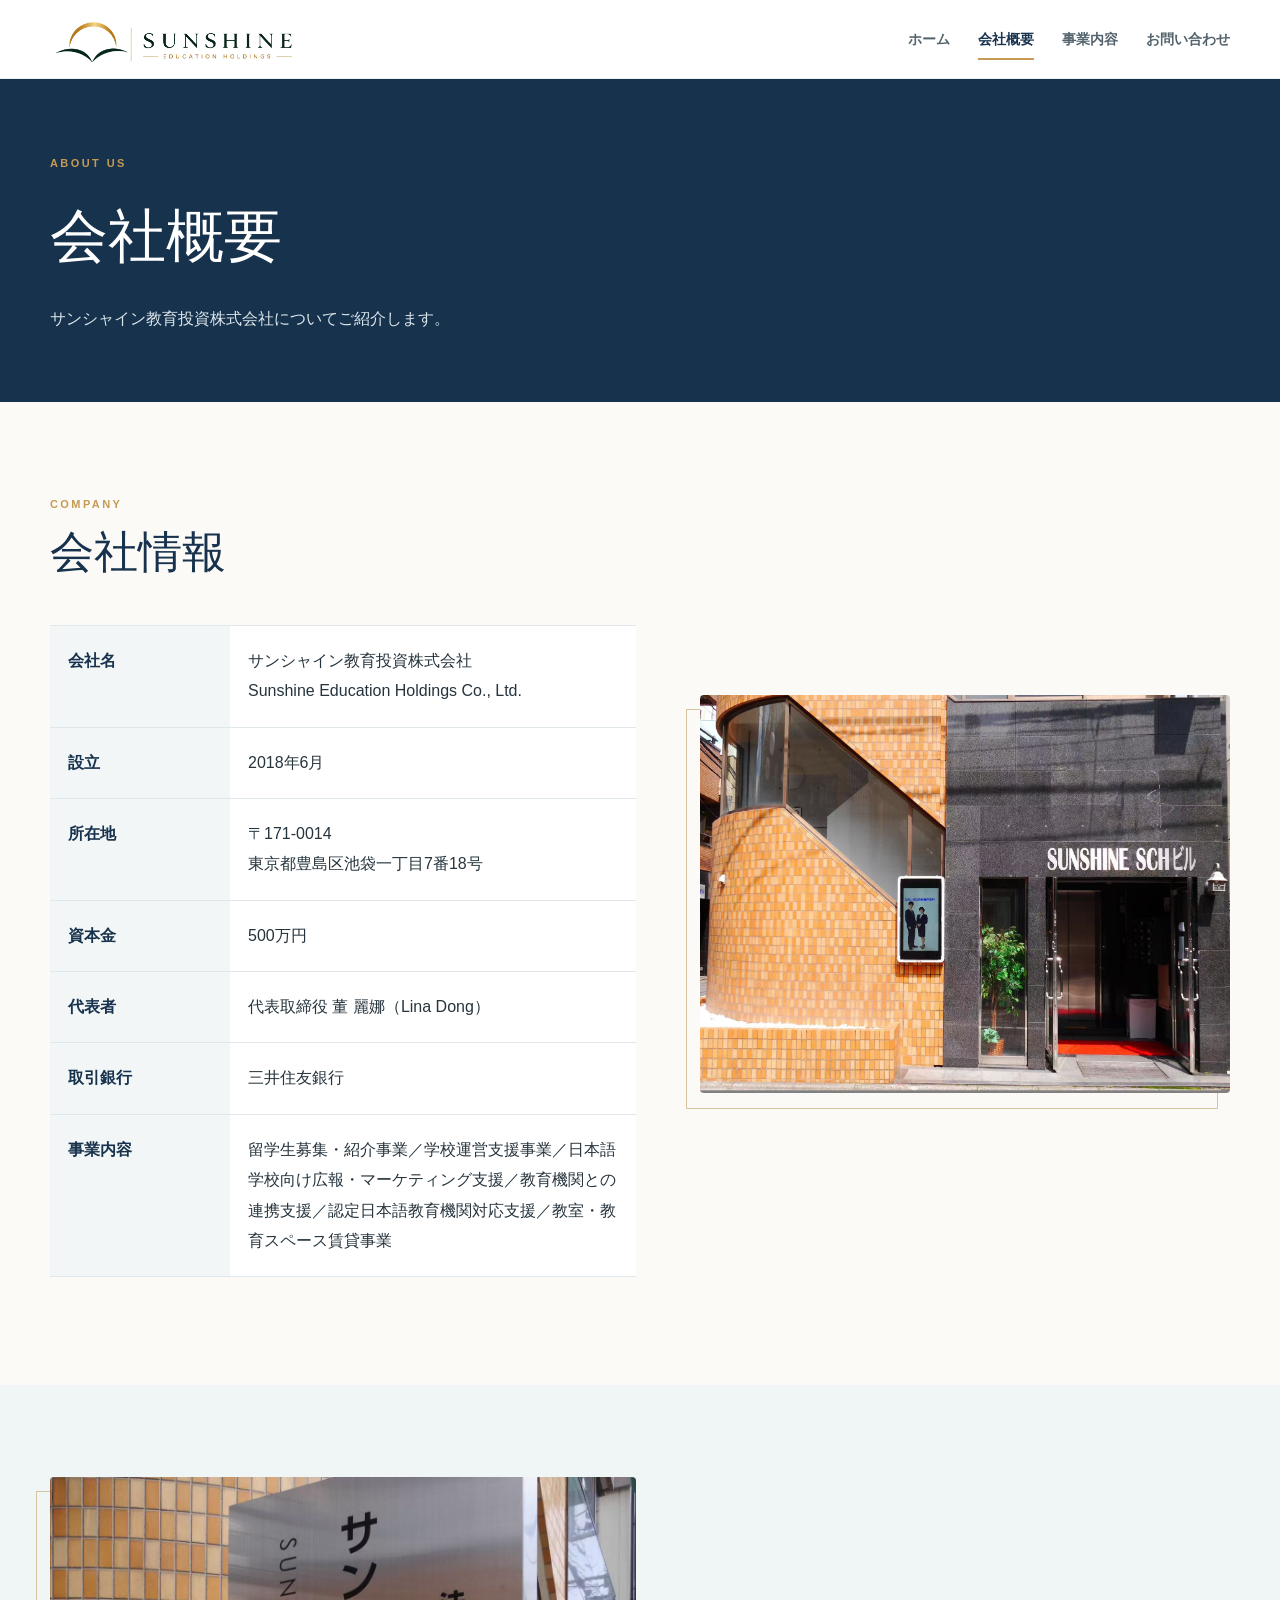
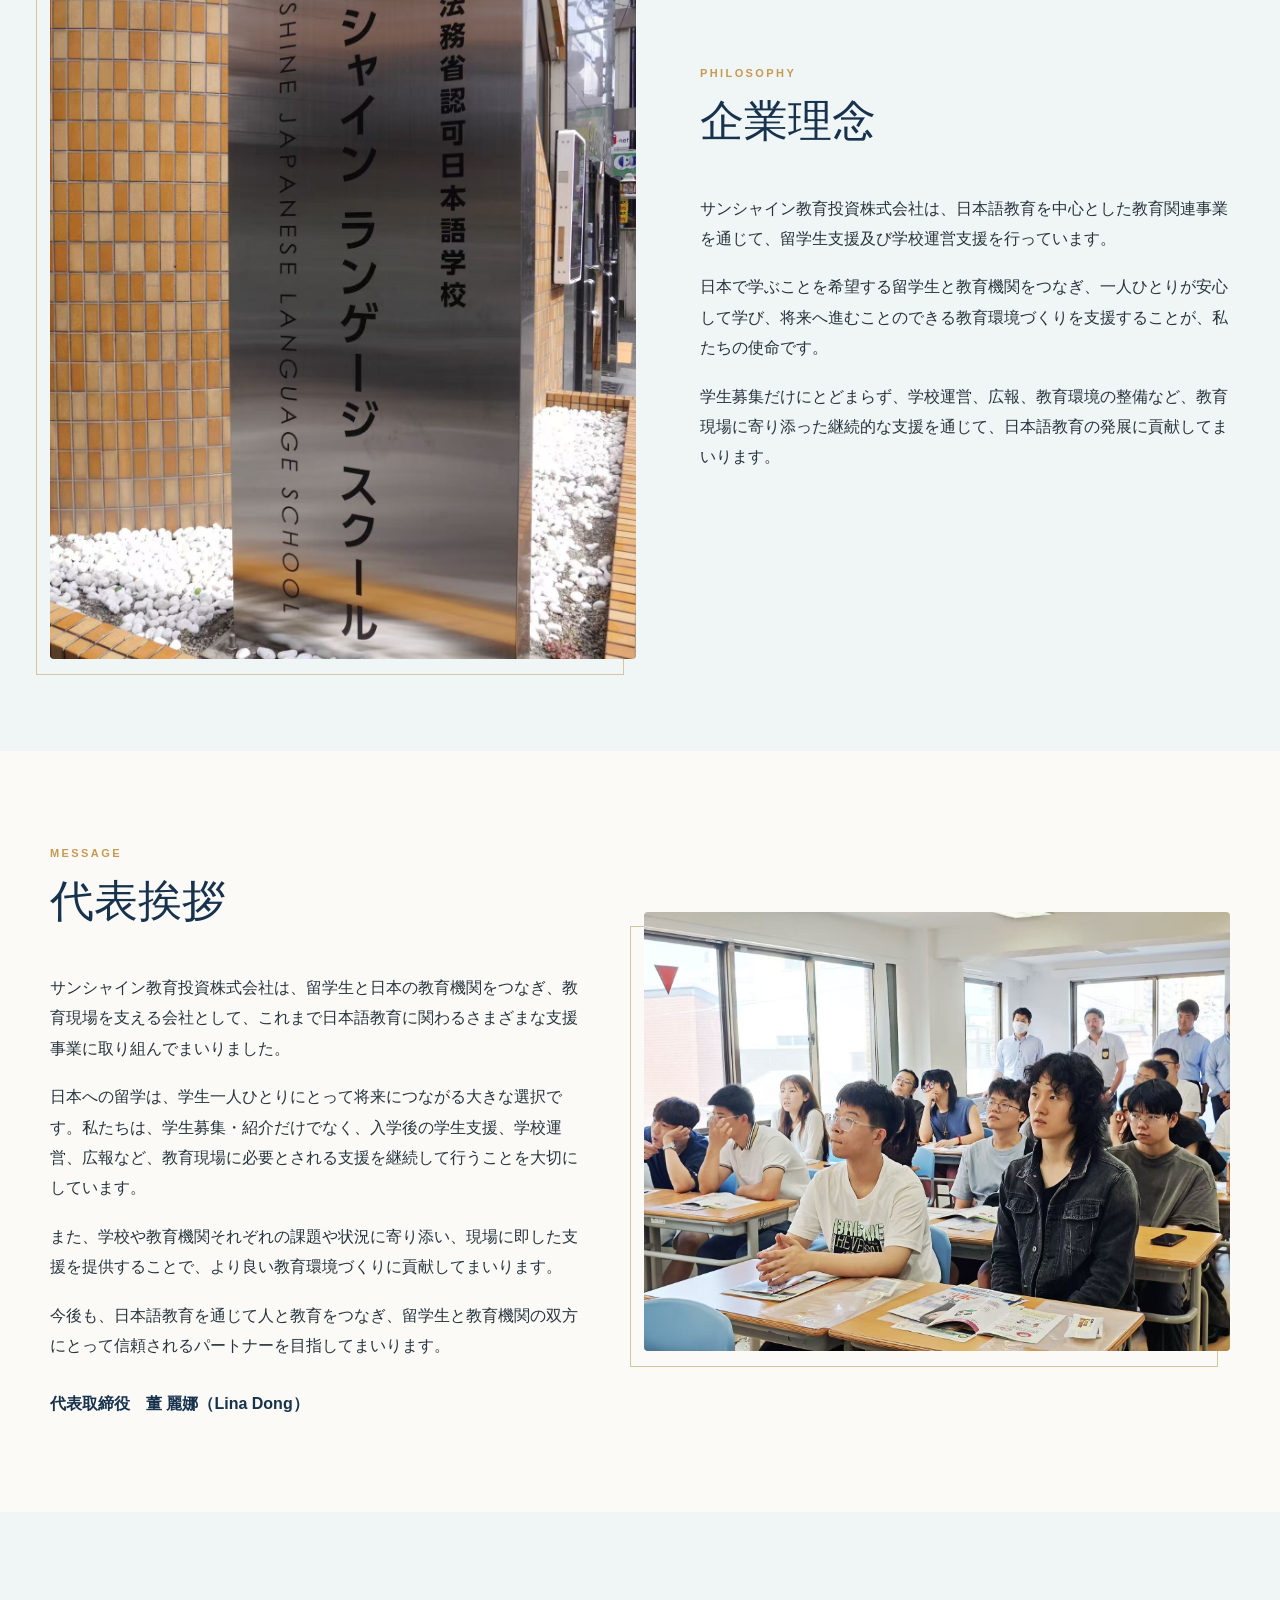
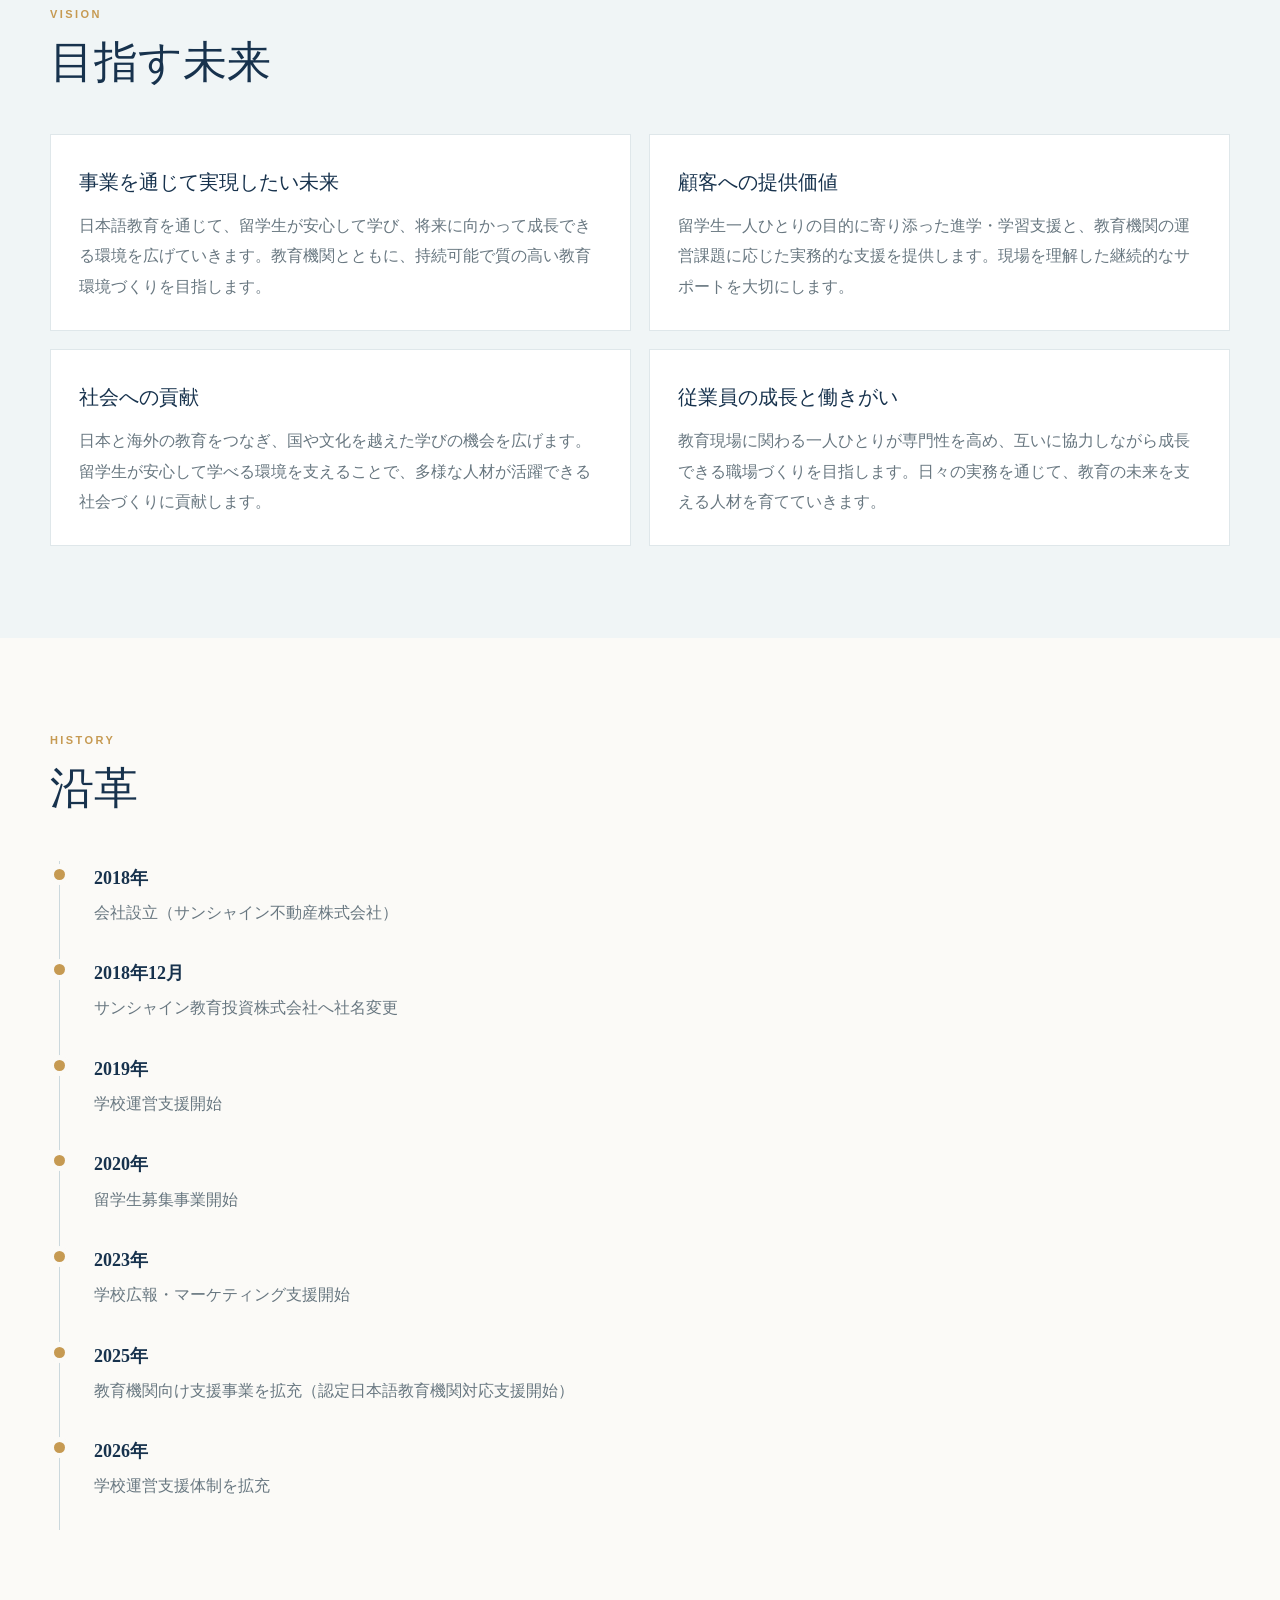
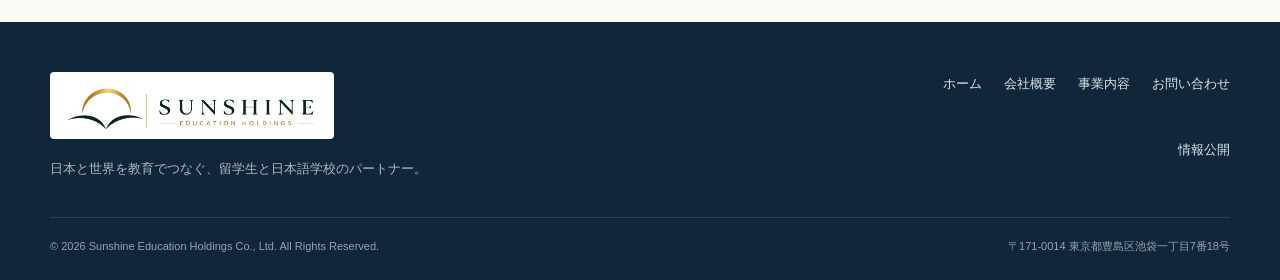
==== commit d5b5ee27: "Add files via upload" ====
--- a/about.html
+++ b/about.html
@@ -15,7 +15,7 @@
 <section class="section"><div class="container split">
 <div><div class="section-head"><div class="section-kicker">COMPANY</div><h2 class="section-title">会社情報</h2></div>
 <dl class="company-table">
-<div class="company-row"><dt>会社名</dt><dd>サンシャイン教育投資株式会社<br>Sunshine Education Investment Co., Ltd.</dd></div>
+<div class="company-row"><dt>会社名</dt><dd>サンシャイン教育投資株式会社<br>Sunshine Education Holdings Co., Ltd.</dd></div>
 <div class="company-row"><dt>設立</dt><dd>2018年6月</dd></div>
 <div class="company-row"><dt>所在地</dt><dd>〒171-0014<br>東京都豊島区池袋一丁目7番18号</dd></div>
 <div class="company-row"><dt>資本金</dt><dd>500万円</dd></div>
@@ -61,5 +61,5 @@
 </main><footer class="footer"><div class="container">
 <div class="footer-grid"><div><div class="footer-brand"><img class="footer-logo" src="assets/img/sunshine-logo.png" alt="サンシャイン教育投資株式会社"></div><p style="color:#a9bac3;font-size:13px;margin:14px 0 0;max-width:520px">日本と世界を教育でつなぐ、留学生と日本語学校のパートナー。</p></div>
 <nav class="footer-nav"><a href="index.html">ホーム</a><a href="about.html">会社概要</a><a href="service.html">事業内容</a><a href="contact.html">お問い合わせ</a><a href="information.html">情報公開</a></nav></div>
-<div class="footer-bottom"><span>© 2026 Sunshine Education Investment Co., Ltd. All Rights Reserved.</span><span>〒171-0014 東京都豊島区池袋一丁目7番18号</span></div>
+<div class="footer-bottom"><span>© 2026 Sunshine Education Holdings Co., Ltd. All Rights Reserved.</span><span>〒171-0014 東京都豊島区池袋一丁目7番18号</span></div>
 </div></footer></body></html>
